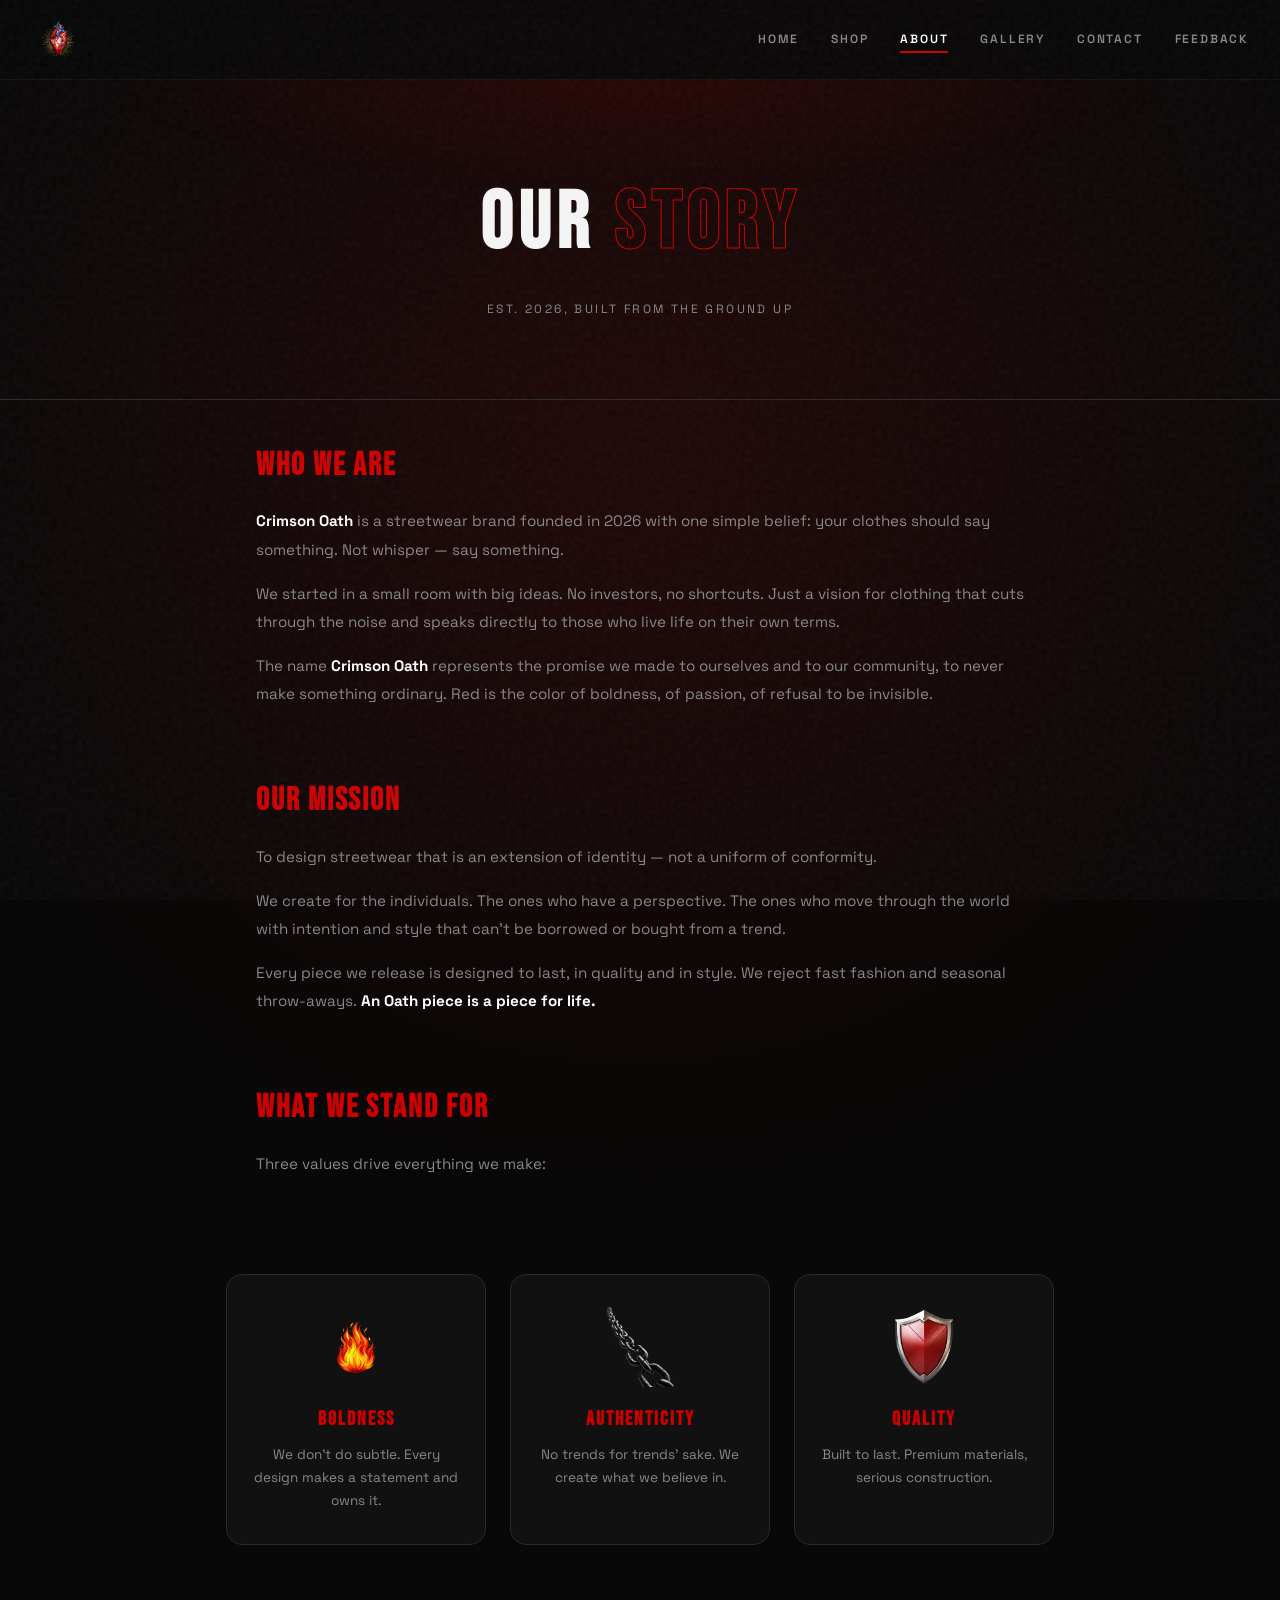
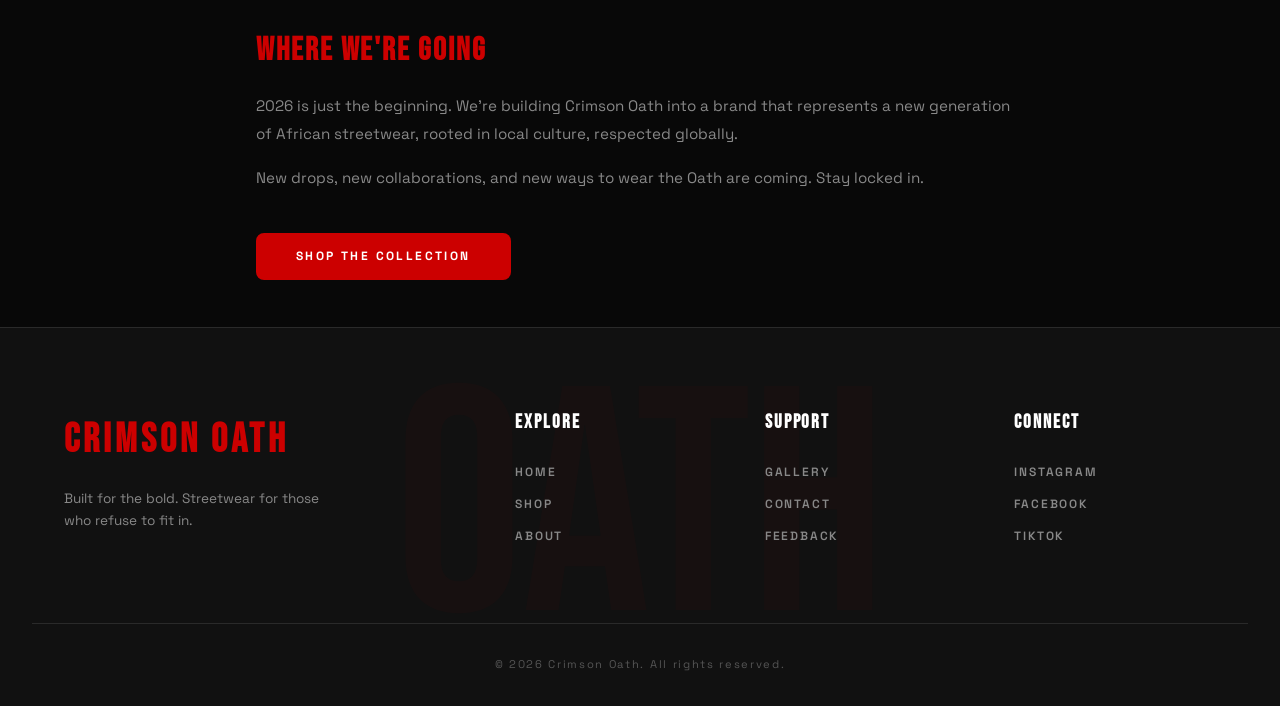
==== about.html @ 36e65373 "Initial commit - Crimson Oath website" ====
<!DOCTYPE html>
<html lang="en">
<head>
  <meta charset="UTF-8">
  <meta name="viewport" content="width=device-width, initial-scale=1.0">
  <meta name="description" content="Crimson Oath — Bold African streetwear from Botswana. Shop the Oath, Sacred Heart Tee and more.">
  <title>About — Crimson Oath</title>
  <link rel="icon" type="image/png" href="images/Logo no background.png">
  <link rel="stylesheet" href="style.css">
</head>
<body>

  <!-- HEADER -->
  <header>
    <div class="logo">
      <a href="index.html">
        <img src="images/Logo no background.png" alt="Crimson Oath Logo">
      </a>
    </div>
    <nav>
      <a href="index.html">Home</a>
      <a href="shop.html">Shop</a>
      <a href="about.html" class="active">About</a>
      <a href="gallery.html">Gallery</a>
      <a href="contact.html">Contact</a>
      <a href="feedback.html">Feedback</a>
    </nav>
    <button class="hamburger" id="hamburger" aria-label="Toggle menu">
      <span></span><span></span><span></span>
    </button>
  </header>

  <!-- MOBILE NAV -->
  <nav class="mobile-nav" id="mobileNav">
    <a href="index.html" onclick="closeNav()">Home</a>
    <a href="shop.html" onclick="closeNav()">Shop</a>
    <a href="about.html" class="active" onclick="closeNav()">About</a>
    <a href="gallery.html" onclick="closeNav()">Gallery</a>
    <a href="contact.html" onclick="closeNav()">Contact</a>
    <a href="feedback.html" onclick="closeNav()">Feedback</a>
  </nav>

  <!-- HERO -->
  <div class="about-hero">
    <h1>Our <span class="outline-text">Story</span></h1>
    <p>Est. 2026, Built from the ground up</p>
  </div>

  <!-- CONTENT -->
  <div class="about-block reveal">
    <h2>Who We Are</h2>
    <p>
      <strong>Crimson Oath</strong> is a streetwear brand founded in 2026 
      with one simple belief: your clothes should say something. 
      Not whisper — say something.
    </p>
    <p>
      We started in a small room with big ideas. No investors, 
      no shortcuts. Just a vision for clothing that cuts through 
      the noise and speaks directly to those who live life on their 
      own terms.
    </p>
    <p>
      The name <strong>Crimson Oath</strong> represents the promise 
      we made to ourselves and to our community, to never make 
      something ordinary. Red is the color of boldness, of passion, 
      of refusal to be invisible.
    </p>

    <br><br>

    <h2>Our Mission</h2>
    <p>
      To design streetwear that is an extension of identity — 
      not a uniform of conformity.
    </p>
    <p>
      We create for the individuals. The ones who have a perspective. 
      The ones who move through the world with intention and style 
      that can't be borrowed or bought from a trend.
    </p>
    <p>
      Every piece we release is designed to last, in quality and 
      in style. We reject fast fashion and seasonal throw-aways. 
      <strong>An Oath piece is a piece for life.</strong>
    </p>

    <br><br>

    <h2>What We Stand For</h2>
    <p>Three values drive everything we make:</p>
  </div>

  <!-- VALUE GRID -->
  <div class="value-grid reveal">
    <div class="value-item">
      <div class="icon">
        <img src="images/fire.png" alt="fire image">
      </div>
      <h3 class="value-topic">Boldness</h3>
      <p class="value-p">We don't do subtle. Every design makes a statement and owns it.</p>
    </div>
    <div class="value-item">
      <div class="icon">
        <img src="images/chain.png" alt="chain image">
      </div>
      <h3 class="value-topic">Authenticity</h3>
      <p class="value-p">No trends for trends' sake. We create what we believe in.</p>
    </div>
    <div class="value-item">
      <div class="icon">
        <img src="images/shield.png" alt="shield image">
      </div>
      <h3 class="value-topic">Quality</h3>
      <p class="value-p">Built to last. Premium materials, serious construction.</p>
    </div>
  </div>

  <div class="about-block reveal">
    <h2>Where We're Going</h2>
    <p>
      2026 is just the beginning. We're building Crimson Oath into 
      a brand that represents a new generation of African streetwear, 
      rooted in local culture, respected globally.
    </p>
    <p>
      New drops, new collaborations, and new ways to wear the Oath 
      are coming. Stay locked in.
    </p>
    <a href="shop.html" class="btn" style="margin-top: 1.5rem;">
      Shop the collection
    </a>
  </div>

  <!-- FOOTER -->
  <footer class="reveal">
    <div class="footer-grid">
      <div class="footer-brand">
        <h2 class="footer-logo">Crimson Oath</h2>
        <p>Built for the bold. Streetwear for those who refuse to fit in.</p>
      </div>
      <div class="footer-nav">
        <h3>Explore</h3>
        <a href="index.html">Home</a>
        <a href="shop.html">Shop</a>
        <a href="about.html">About</a>
      </div>
      <div class="footer-nav">
        <h3>Support</h3>
        <a href="gallery.html">Gallery</a>
        <a href="contact.html">Contact</a>
        <a href="feedback.html">Feedback</a>
      </div>
      <div class="footer-social">
        <h3>Connect</h3>
        <a href="https://www.instagram.com/crimson._.oath/" target="_blank">Instagram</a>
        <a href="https://www.facebook.com/profile.php?id=61587190504302" target="_blank">Facebook</a>
        <a href="https://www.tiktok.com/@crimson.oath0" target="_blank">TikTok</a>
      </div>
    </div>
    <div class="footer-bottom">
      <p class="footer-copy">&copy; 2026 Crimson Oath. All rights reserved.</p>
    </div>
    <div class="footer-watermark">OATH</div>
  </footer>

  <script src="main.js"></script>
</body>
</html>
---- style.css ----
@import url('https://fonts.googleapis.com/css2?family=Space+Grotesk:wght@300;400;500;600;700&family=Bebas+Neue&display=swap');

*,*::before,*::after{margin:0;padding:0;box-sizing:border-box;}

:root{
  --red:#cc0000;
  --red-glow:rgba(204,0,0,0.35);
  --bg:#080808;
  --bg2:#111111;
  --bg3:#1a1a1a;
  --border:#2a2a2a;
  --text:#f5f5f5;
  --muted:#888;
  --font-body:'Space Grotesk',sans-serif;
  --font-display:'Bebas Neue',sans-serif;
}

html{scroll-behavior:smooth;}

body{
  font-family:var(--font-body);
  background-color:var(--bg);
  color:var(--text);
  overflow-x:hidden;
  font-size:16px;
  line-height:1.6;
  position: relative;
}
body::before {
  content: ""; position: fixed; top: -50%; left: -50%; width: 200vw; height: 200vh;
  background: radial-gradient(circle at 50% 50%, rgba(204,0,0,0.12), transparent 50%);
  z-index: -1; pointer-events: none;
  animation: bgDrift 25s ease-in-out infinite alternate;
}
body::after {
  content: ""; position: fixed; top: 0; left: 0; width: 100vw; height: 100vh;
  background-image: url("data:image/svg+xml,%3Csvg viewBox='0 0 200 200' xmlns='http://www.w3.org/2000/svg'%3E%3Cfilter id='noiseFilter'%3E%3CfeTurbulence type='fractalNoise' baseFrequency='0.85' numOctaves='3' stitchTiles='stitch'/%3E%3C/filter%3E%3Crect width='100%25' height='100%25' filter='url(%23noiseFilter)'/%3E%3C/svg%3E");
  opacity: 0.05; pointer-events: none; z-index: 9998;
}
@keyframes bgDrift {
  0% { transform: translate(0, 0) scale(1); }
  100% { transform: translate(5%, 5%) scale(1.1); }
}

a{color:inherit;text-decoration:none;}
img{display:block;width:100%;height:auto;border-radius:1rem;}
.logo img, .icon img{border-radius:0;}

/* ── SCROLLBAR ── */
::-webkit-scrollbar{width:6px;}
::-webkit-scrollbar-track{background:var(--bg);}
::-webkit-scrollbar-thumb{background:var(--red);border-radius:10px;}
::-webkit-scrollbar-thumb:hover{background:#ff1a1a;}

/* ── HEADER ── */
header{
  display:flex;
  justify-content:space-between;
  align-items:center;
  padding:0 2rem;
  height:5rem;
  background:rgba(8, 8, 8, 0.7);
  backdrop-filter: blur(12px);
  -webkit-backdrop-filter: blur(12px);
  border-bottom:1px solid rgba(255,255,255,0.05);
  position: sticky;
  top: 0;
  z-index: 1000;
}

.logo a{display:flex;align-items:center;}
.logo img{height:54px;width:auto;object-fit:contain;}

nav{display:flex;align-items:center;gap:2rem;}

nav a{
  font-size:0.75rem;
  font-weight:600;
  letter-spacing:0.15em;
  text-transform:uppercase;
  color:var(--muted);
  transition:color 0.2s;
  position:relative;
}
nav a::after{
  content:'';
  position:absolute;
  bottom:-4px;left:0;
  width:0;height:2px;
  background:var(--red);
  transition:width 0.25s ease;
}
nav a:hover,nav a.active{color:#fff;}
nav a:hover::after,nav a.active::after{width:100%;}

/* Hamburger */
.hamburger{
  display:none;
  flex-direction:column;
  gap:5px;
  cursor:pointer;
  background:none;
  border:none;
  padding:4px;
  z-index:1100;
}
.hamburger span{
  display:block;
  width:26px;height:2px;
  background:#fff;
  border-radius:2px;
  transition:all 0.3s ease;
}
.hamburger.open span:nth-child(1){transform:translateY(7px) rotate(45deg);}
.hamburger.open span:nth-child(2){opacity:0;}
.hamburger.open span:nth-child(3){transform:translateY(-7px) rotate(-45deg);}

.mobile-nav{
  display:none;
  flex-direction:column;
  position:fixed;
  top:0;left:0;right:0;bottom:0;
  background:rgba(8,8,8,0.97);
  backdrop-filter:blur(24px);
  z-index:999;
  justify-content:center;
  align-items:center;
  gap:2.5rem;
  transform:translateX(100%);
  transition:transform 0.35s cubic-bezier(0.4,0,0.2,1);
}
.mobile-nav.open{transform:translateX(0);}
.mobile-nav a{
  font-family:var(--font-display);
  font-size:2.5rem;
  letter-spacing:0.1em;
  color:var(--muted);
  transition:color 0.2s;
}
.mobile-nav a:hover,.mobile-nav a.active{color:var(--red);}

/* ── BANNER ── */
.banner{
  background:var(--red);
  padding:0.6rem 0;
  font-size:0.7rem;
  font-weight:600;
  letter-spacing:0.2em;
  text-transform:uppercase;
  overflow: hidden;
  white-space: nowrap;
  display: flex;
  align-items: center;
}
.marquee-content {
  display: inline-block;
  animation: marquee 35s linear infinite;
  padding-left: 100%;
}
.marquee-content span {
  padding-right: 50px;
}
@keyframes marquee {
  0% { transform: translateX(0); }
  100% { transform: translateX(-100%); }
}

/* ── HERO ── */
.hero{
  min-height:90vh;
  display:flex;
  flex-direction:column;
  justify-content:center;
  align-items:center;
  text-align:center;
  padding:6rem 1.5rem;
  position:relative;
  overflow:hidden;
  background:radial-gradient(ellipse 80% 60% at 50% 0%, rgba(204,0,0,0.12) 0%, transparent 70%), var(--bg);
}
.hero::before{
  content:'CRIMSON OATH';
  position:absolute;
  top:50%;left:50%;
  transform:translate(-50%,-50%);
  font-family:var(--font-display);
  font-size:clamp(4rem,15vw,12rem);
  color:#fff;
  opacity:0.025;
  white-space:nowrap;
  pointer-events:none;
  letter-spacing:0.1em;
}
.hero h1{
  font-family:var(--font-display);
  font-size:clamp(3.5rem,10vw,8rem);
  letter-spacing:0.05em;
  line-height:1;
  margin-bottom:1rem;
  animation:fadeUp 0.8s ease both;
}
.hero h1 span{color:var(--red);}
.hero p{
  font-size:clamp(0.75rem,2vw,0.9rem);
  letter-spacing:0.25em;
  text-transform:uppercase;
  color:var(--muted);
  margin-bottom:2.5rem;
  animation:fadeUp 0.8s 0.15s ease both;
}
.hero .btn{animation:fadeUp 0.8s 0.3s ease both;}

/* ── BUTTONS ── */
.btn{
  display:inline-block;
  padding:0.875rem 2.5rem;
  font-family:var(--font-body);
  font-size:0.75rem;
  font-weight:700;
  letter-spacing:0.2em;
  text-transform:uppercase;
  background:var(--red);
  color:#fff;
  border:none;
  cursor:pointer;
  transition:all 0.25s ease;
  position:relative;
  overflow:hidden;
  border-radius:0.5rem;
}
.btn::after{
  content:'';
  position:absolute;
  inset:0;
  background:#fff;
  opacity:0;
  transition:opacity 0.25s;
}
.btn:hover{
  color:#000;
  box-shadow:0 0 15px var(--red-glow);
  animation: glitch-anim 0.3s cubic-bezier(0.25, 0.46, 0.45, 0.94) both alternate;
}
.logo:hover img {
  animation: glitch-anim 0.3s both;
  filter: drop-shadow(3px 0 0 var(--red)) drop-shadow(-3px 0 0 rgba(0,255,255,0.5));
}
.btn:hover::after{opacity:0.15;}

.btn-outline{
  background:transparent;
  border:1.5px solid var(--red);
  color:var(--red);
}
.btn-outline:hover{background:var(--red);color:#fff;}
.btn-outline::after{display:none;}

/* ── SECTION TITLE ── */
.section-title{
  text-align:center;
  padding:4rem 1.5rem 2.5rem;
}
.section-title h2{
  font-family:var(--font-display);
  font-size:clamp(2rem,5vw,3rem);
  letter-spacing:0.08em;
}
.section-title h2 span,.section-title h2 em{color:var(--red);font-style:normal;}
.section-title p{
  font-size:0.75rem;
  letter-spacing:0.2em;
  text-transform:uppercase;
  color:var(--muted);
  margin-top:0.5rem;
}
.divider{
  width:2.5rem;height:2px;
  background:var(--red);
  margin:1rem auto 0;
}

/* ── PRODUCTS GRID ── */
.products-grid{
  display:grid;
  grid-template-columns:repeat(4,1fr);
  gap:1rem;
  max-width:72rem;
  margin:0 auto 5rem;
  padding:0 1.5rem;
}

.product-card{
  background:var(--bg2);
  border:1px solid var(--border);
  overflow:hidden;
  transition:transform 0.3s ease,border-color 0.3s ease;
  border-radius:1rem;
}
.product-card:hover{
  transform:translateY(-6px);
  border-color:var(--red);
  box-shadow: 0 10px 25px rgba(204,0,0,0.25);
}

.product-image{
  aspect-ratio:3/4;
  overflow:hidden;
  position:relative;
  background:var(--bg3);
}
.product-image img{
  width:100%;height:100%;
  object-fit:cover;
  transition:transform 0.5s ease;
  transform: translateY(var(--parallax, 0px));
}
.product-card:hover .product-image img{transform:translateY(var(--parallax, 0px)) scale(1.06);}

.product-hover{
  position:absolute;
  inset:0;
  background:linear-gradient(to top,rgba(0,0,0,0.85) 0%,transparent 50%);
  opacity:0;
  display:flex;
  flex-direction:column;
  justify-content:flex-end;
  align-items:center;
  padding:1.5rem;
  gap:0.5rem;
  transition:opacity 0.35s ease;
}
.product-card:hover .product-hover{opacity:1;}
.product-hover span{
  font-family:var(--font-display);
  font-size:1.5rem;
  letter-spacing:0.08em;
  color:#fff;
}
.product-hover strong{
  font-size:1.1rem;
  color:var(--red);
  font-weight:700;
}

.product-info{
  padding:1.25rem;
  display:flex;
  flex-direction:column;
  gap:0.5rem;
}
.product-info h3{
  font-size:0.8rem;
  font-weight:700;
  letter-spacing:0.12em;
  text-transform:uppercase;
}
.product-info .price{
  font-weight:700;
  color:var(--red);
  font-size:1rem;
}
.product-info .btn{
  font-size:0.7rem;
  padding:0.65rem 1rem;
  text-align:center;
  margin-top:0.5rem;
}

/* ── ABOUT TEASER ── */
.about-teaser{
  display:grid;
  grid-template-columns:1fr 1fr;
  gap:4rem;
  max-width:72rem;
  margin:0 auto 6rem;
  padding:0 2rem;
  align-items:center;
}
.about-teaser-text h2{
  font-family:var(--font-display);
  font-size:clamp(2rem,4vw,3rem);
  letter-spacing:0.06em;
  margin-bottom:1.25rem;
  line-height:1.1;
}
.about-teaser-text h2 span{color:var(--red);}
.about-teaser-text p{
  color:var(--muted);
  font-size:0.95rem;
  line-height:1.8;
  margin-bottom:1.5rem;
}
.about-teaser-visual{
  aspect-ratio:1/1;
  overflow:hidden;
  position:relative;
  border:1px solid var(--border);
  border-radius:1rem;
}
.about-teaser-visual img{
  width:100%;height:100%;
  object-fit:cover;
  transition:transform 0.5s ease;
  transform: translateY(var(--parallax, 0px));
}
.about-teaser-visual:hover img{transform:translateY(var(--parallax, 0px)) scale(1.05);}
.about-teaser-visual::after{
  content:'EST.2026';
  position:absolute;
  bottom:1rem;right:1rem;
  font-size:0.65rem;
  letter-spacing:0.2em;
  color:var(--red);
}

/* ── ABOUT PAGE ── */
.about-hero,.gallery-hero,.shop-hero,.contact-hero{
  text-align:center;
  padding:5rem 1.5rem;
  background:radial-gradient(ellipse 60% 50% at 50% 0%, rgba(204,0,0,0.1) 0%, transparent 70%);
  border-bottom:1px solid var(--border);
}
.about-hero h1,.shop-hero h1,.contact-hero h1,.gallery-hero h1{
  font-family:var(--font-display);
  font-size:clamp(2.5rem,7vw,5rem);
  letter-spacing:0.08em;
}
.about-hero h1 span,.shop-hero h1 span,.contact-hero h1 span,.gallery-hero h1 span{color:var(--red);}
.about-hero p,.shop-hero p,.contact-hero p,.gallery-hero p{
  color:var(--muted);
  font-size:0.75rem;
  letter-spacing:0.2em;
  text-transform:uppercase;
  margin-top:0.75rem;
}

.about-block{
  max-width:52rem;
  margin:0 auto;
  padding:2.5rem 2rem;
}
.about-block h2{
  font-family:var(--font-display);
  font-size:2rem;
  letter-spacing:0.06em;
  margin-bottom:1rem;
  color:var(--red);
}
.about-block p{
  color:var(--muted);
  font-size:0.95rem;
  line-height:1.85;
  margin-bottom:1rem;
}
.about-block strong{color:#fff;}

/* ── VALUE GRID ── */
.value-grid{
  display:flex;
  gap:1.5rem;
  justify-content:center;
  flex-wrap:wrap;
  padding:2.5rem 1.5rem;
}
.value-item{
  flex:1;
  min-width:200px;
  max-width:260px;
  background:var(--bg2);
  border:1px solid var(--border);
  padding:2rem 1.5rem;
  text-align:center;
  transition:border-color 0.25s;
  border-radius:1rem;
}
.value-item:hover{border-color:var(--red);}
.icon{
  width:5rem;height:5rem;
  margin:0 auto 1rem;
  display:flex;
  align-items:center;
  justify-content:center;
}
.icon img{width:100%;height:100%;object-fit:contain;}
.value-topic{
  font-family:var(--font-display);
  font-size:1.25rem;
  letter-spacing:0.1em;
  color:var(--red);
  margin-bottom:0.5rem;
}
.value-p{font-size:0.85rem;color:var(--muted);line-height:1.7;}

/* ── GALLERY ── */
.gallery-grid{
  grid-template-columns:repeat(auto-fit,minmax(17.5rem,1fr));
  display:grid;
  gap:1.25rem;
  padding:0 1.5rem;
  max-width:80rem;
  margin:0 auto 5rem;
  align-items:start;
}
.gallery-item{
  box-shadow:0 0.25rem 0.9375rem rgba(0,0,0,0.1);
  overflow:hidden;
  position:relative;
  transition:all 0.4s cubic-bezier(0.4,0,0.2,1);
  opacity:0;
  height:26.25rem;
  animation:fadeIn 0.6s ease forwards;
  border-radius:1rem;
}
.gallery-item img{
  display:block;
  width:100%;
  height:100%;
  transition:transform 0.4s ease;
  object-fit:cover;
}

.gallery-item:hover img{transform:translateY(var(--parallax, 0px)) scale(1.04);}
.gallery-item:hover{opacity:0.9;}


.gallery-item:nth-child(1){animation-delay:0.05s;}
.gallery-item:nth-child(2){animation-delay:0.1s;}
.gallery-item:nth-child(3){animation-delay:0.15s;}
.gallery-item:nth-child(4){animation-delay:0.2s;}
.gallery-item:nth-child(5){animation-delay:0.25s;}
.gallery-item:nth-child(6){animation-delay:0.3s;}
.gallery-item:nth-child(7){animation-delay:0.35s;}
.gallery-item:nth-child(8){animation-delay:0.4s;}
.gallery-item:nth-child(9){animation-delay:0.45s;}
.gallery-item:nth-child(10){animation-delay:0.5s;}
.gallery-item:nth-child(11){animation-delay:0.55s;}
.gallery-item:nth-child(12){animation-delay:0.6s;}

/* ── FORMS ── */
.order-section,.order-selection{
  max-width:44rem;
  margin:4rem auto 5rem;
  padding:0 1.5rem;
}
.order-section h2,.order-selection h2{
  font-family:var(--font-display);
  font-size:2rem;
  letter-spacing:0.06em;
  margin-bottom:0.5rem;
}
.order-section h2 span,.order-selection h2 span{color:var(--red);}
.subtitle{font-size:0.8rem;color:var(--muted);letter-spacing:0.1em;text-transform:uppercase;margin-bottom:2rem;}

.order-form,.contact-form-box{
  background:var(--bg2);
  border:1px solid var(--border);
  padding:2.5rem;
  border-radius:1rem;
}
.contact-form-box{border-color:var(--red);}

.form-group{margin-bottom:1.5rem;}
.form-group label{
  display:block;
  font-size:0.7rem;
  font-weight:600;
  letter-spacing:0.15em;
  text-transform:uppercase;
  color:var(--muted);
  margin-bottom:0.5rem;
}
.form-group input,
.form-group textarea,
.form-group select{
  width:100%;
  background:var(--bg);
  border:1px solid var(--border);
  color:#fff;
  font-family:var(--font-body);
  font-size:0.9rem;
  padding:0.8rem 1rem;
  outline:none;
  transition:border-color 0.2s;
  -webkit-appearance:none;
  border-radius:0.5rem;
}
.form-group select{
  background-image:url("data:image/svg+xml,%3Csvg xmlns='http://www.w3.org/2000/svg' width='12' height='12' fill='%23888' viewBox='0 0 16 16'%3E%3Cpath d='M7.247 11.14L2.451 5.658C1.885 5.013 2.345 4 3.204 4h9.592a1 1 0 0 1 .753 1.659l-4.796 5.48a1 1 0 0 1-1.506 0z'/%3E%3C/svg%3E");
  background-repeat:no-repeat;
  background-position:right 1rem center;
  padding-right:2.5rem;
}
.form-group input:focus,
.form-group textarea:focus,
.form-group select:focus{border-color:var(--red);}
.form-group textarea{min-height:120px;resize:vertical;}

.payment-info{
  background:var(--bg3);
  border:1px solid var(--border);
  padding:1.25rem;
  margin-bottom:1.5rem;
  border-radius:1rem;
}
.payment-info h3{
  font-family:var(--font-display);
  font-size:1rem;
  letter-spacing:0.08em;
  color:var(--red);
  margin-bottom:0.75rem;
}
.payment-option{margin-bottom:0.5rem;}
.payment-option p{font-size:0.75rem;color:var(--muted);}
.payment-option strong{font-size:0.9rem;}
.payment-note{font-size:0.7rem;color:var(--muted);letter-spacing:0.05em;margin-top:0.75rem;}

/* ── CONTACT ── */
.contact-content{
  display:grid;
  grid-template-columns:1fr 1.2fr;
  gap:3rem;
  max-width:68rem;
  margin:3rem auto 5rem;
  padding:0 1.5rem;
  align-items:start;
}
.contact-info{padding:2rem 0;}
.contact-info h2{
  font-family:var(--font-display);
  font-size:2rem;
  letter-spacing:0.06em;
  margin-bottom:1.5rem;
  color:var(--red);
}
.contact-detail{margin-bottom:1.25rem;}
.label{font-size:0.7rem;letter-spacing:0.15em;text-transform:uppercase;color:var(--muted);margin-bottom:0.2rem;}
.contact-detail strong{font-size:0.95rem;}

/* ── ENHANCED FOOTER ── */
footer{
  background:var(--bg2);
  border-top:1px solid var(--border);
  padding:5rem 2rem 2rem;
  position: relative;
  overflow: hidden;
}
.footer-grid{
  display: grid;
  grid-template-columns: 2fr 1fr 1fr 1fr;
  gap: 3rem;
  max-width: 72rem;
  margin: 0 auto 4rem;
  position: relative;
  z-index: 2;
  text-align: left;
}
.footer-brand .footer-logo{
  font-family:var(--font-display);
  font-size:2.5rem;
  letter-spacing:0.1em;
  color:var(--red);
  margin-bottom:1rem;
}
.footer-brand p{
  color:var(--muted);
  font-size:0.85rem;
  max-width: 280px;
}
.footer-nav h3, .footer-social h3{
  font-family:var(--font-display);
  font-size:1.2rem;
  letter-spacing:0.1em;
  margin-bottom:1.5rem;
  color:#fff;
}
.footer-nav a, .footer-social a{
  display: block;
  font-size:0.75rem;
  font-weight:600;
  letter-spacing:0.15em;
  text-transform:uppercase;
  color:var(--muted);
  transition:color 0.2s, transform 0.2s;
  margin-bottom: 0.8rem;
  width: fit-content;
}
.footer-nav a:hover, .footer-social a:hover{
  color:var(--red);
  transform: translateX(5px);
}
.footer-bottom{
  border-top: 1px solid var(--border);
  padding-top: 2rem;
  text-align: center;
  position: relative;
  z-index: 2;
}
.footer-copy{
  font-size:0.7rem;
  letter-spacing:0.15em;
  color:#555;
}
.footer-watermark{
  position: absolute;
  bottom: -4rem;
  left: 50%;
  transform: translateX(-50%);
  font-family: var(--font-display);
  font-size: clamp(6rem, 25vw, 20rem);
  color: var(--red);
  opacity: 0.03;
  pointer-events: none;
  z-index: 1;
  white-space: nowrap;
}

/* ── ANIMATIONS ── */
@keyframes fadeUp{
  from{opacity:0;transform:translateY(20px);}
  to{opacity:1;transform:translateY(0);}
}
@keyframes fadeIn{
  from{opacity:0;transform:translateY(10px);}
  to{opacity:1;transform:translateY(0);}
}
@keyframes glitch-anim {
  0% { transform: skewX(0deg); }
  20% { transform: skewX(-15deg); }
  40% { transform: skewX(15deg); }
  60% { transform: skewX(-5deg); }
  80% { transform: skewX(5deg); }
  100% { transform: skewX(0deg); }
}

/* ── RESPONSIVE: TABLET ── */
@media(max-width:64rem){
  .products-grid{grid-template-columns:repeat(2,1fr);}
  .about-teaser{grid-template-columns:1fr;gap:2.5rem;}
  .contact-content{grid-template-columns:1fr;}
  .gallery-grid{columns:3;}
  nav{gap:1.25rem;}
  .footer-grid{grid-template-columns:1fr 1fr; gap:3rem;}
  .footer-brand{grid-column: 1 / -1;}
  .footer-brand p{max-width: 100%;}
}

/* ── RESPONSIVE: MOBILE ── */
@media(max-width:48rem){
  header{padding:0 1.25rem;}
  nav{display:none;}
  .hamburger{display:flex;}
  .mobile-nav{display:flex;}

  .hero h1{font-size:clamp(3rem,12vw,5rem);}
  .products-grid{
    grid-template-columns:1fr;
    padding:0 1rem;
    gap:1.5rem;
  }
  .about-teaser{padding:0 1rem;}
  .gallery-grid{columns:2;padding:0 1rem;}
  .order-section,.order-selection{padding:0 1rem;}
  .order-form,.contact-form-box{padding:1.5rem 1.25rem;}
  .contact-content{padding:0 1rem;margin:2rem auto 4rem;}
  .value-item{max-width:100%;width:100%;}
  .value-grid{flex-direction:column;align-items:center;padding:1.5rem 1rem;}
  .footer-grid{grid-template-columns:1fr; gap: 2.5rem;}
  .footer-nav a, .footer-social a{margin: 0 auto 0.8rem;}
  .footer-grid{text-align: center;}
  footer{padding:4rem 1.5rem 1.5rem;}
}

@media(max-width:30rem){
  .gallery-grid{columns:1;}
  .hero{min-height:80vh;padding:4rem 1rem;}
  .banner{font-size:0.6rem;letter-spacing:0.1em;}
  .section-title{padding:3rem 1rem 2rem;}
}

/* ── NEW FEATURES ── */
@media (pointer: fine) {
  body, a, button, input, select, textarea, .gallery-item img
}
.reveal {
  opacity: 0; transform: translateY(30px); transition: all 0.8s cubic-bezier(0.5, 0, 0, 1);
}
.reveal.active {
  opacity: 1; transform: translateY(0);
}
.outline-text {
  color: transparent !important;
  -webkit-text-stroke: 1px var(--red);
}
.lightbox {
  position: fixed; inset: 0; background: rgba(8,8,8,0.95); z-index: 10001;
  display: flex; align-items: center; justify-content: center;
  opacity: 0; pointer-events: none; transition: opacity 0.3s ease; cursor:default;
}
.lightbox.active { opacity: 1; pointer-events: all; }
.lightbox img { max-width: 90vw; max-height: 90vh; object-fit: contain; border-radius: 1rem; cursor: zoom-in; }
.lightbox-close {
  position: absolute; top: 30px; right: 40px; color: var(--text); font-size: 3rem; 
  transition: color 0.2s; cursor: pointer;
}
.lightbox-close:hover { color: var(--red); }
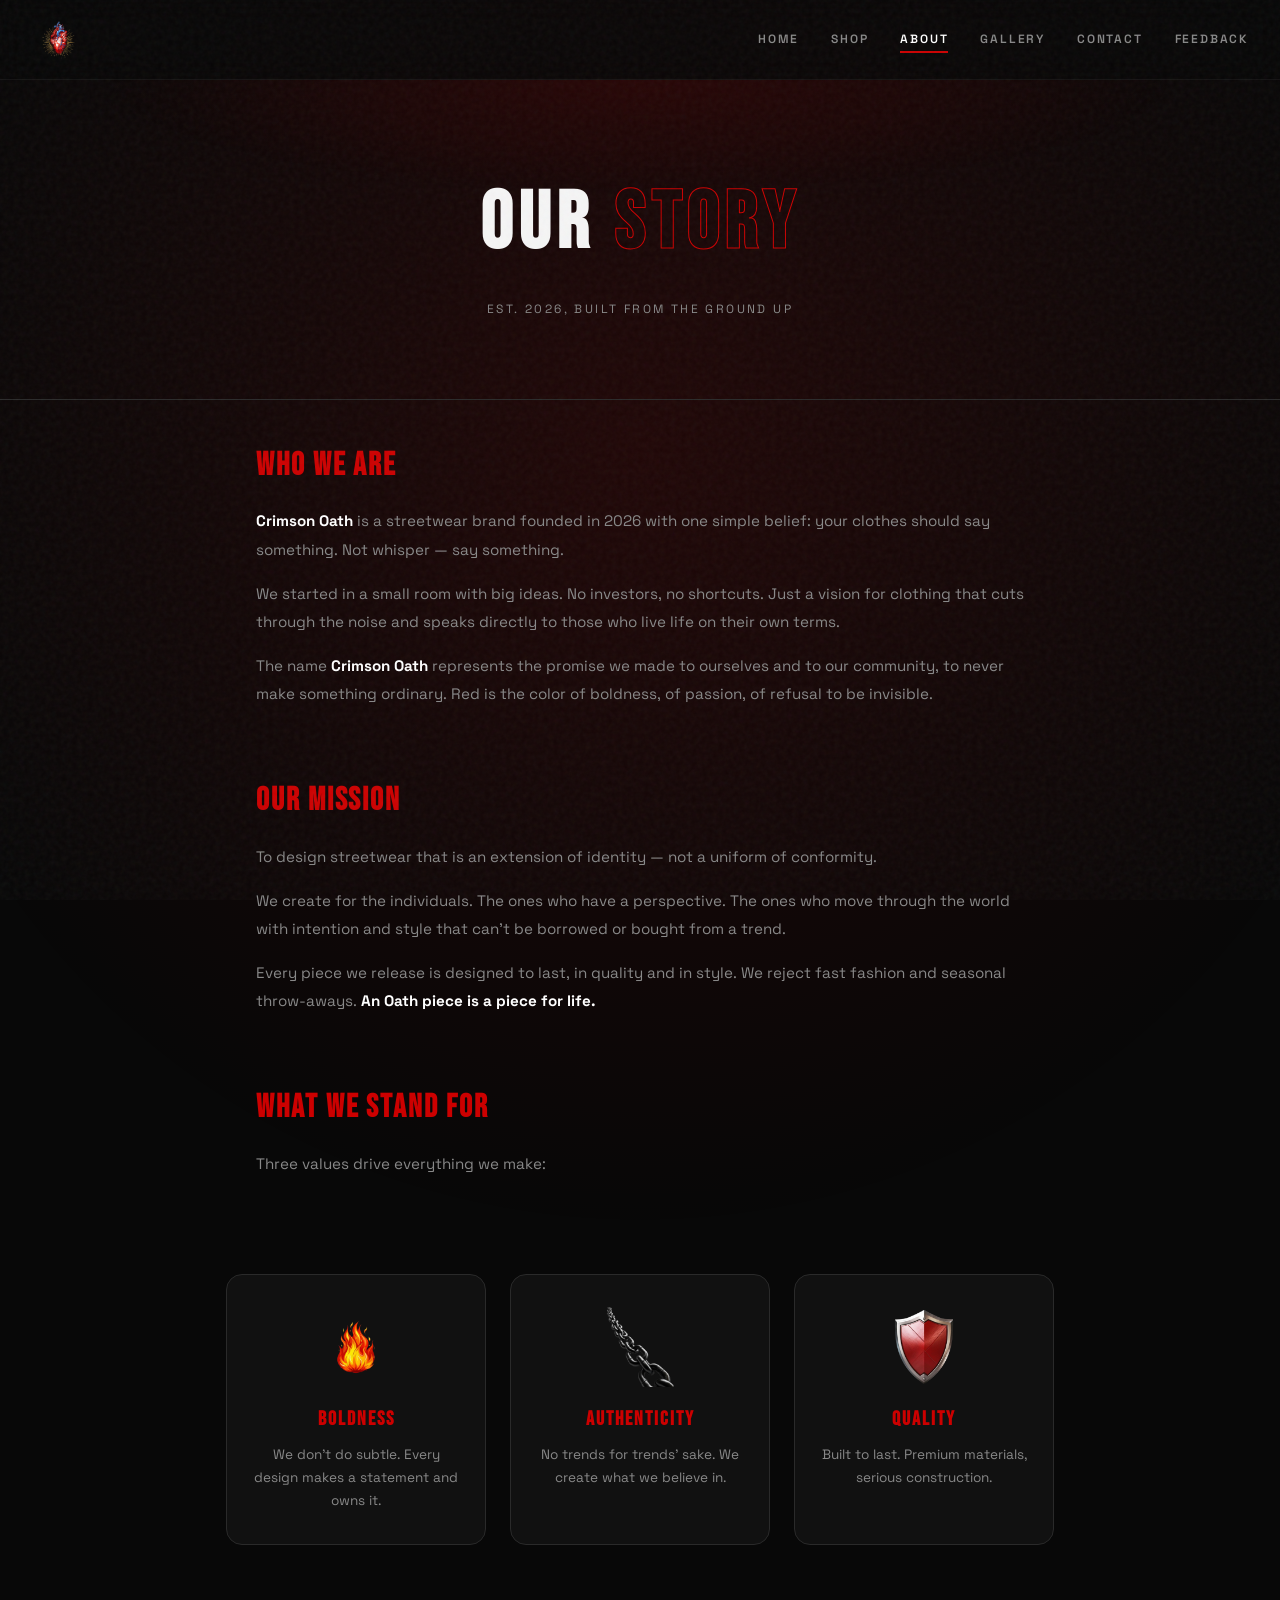
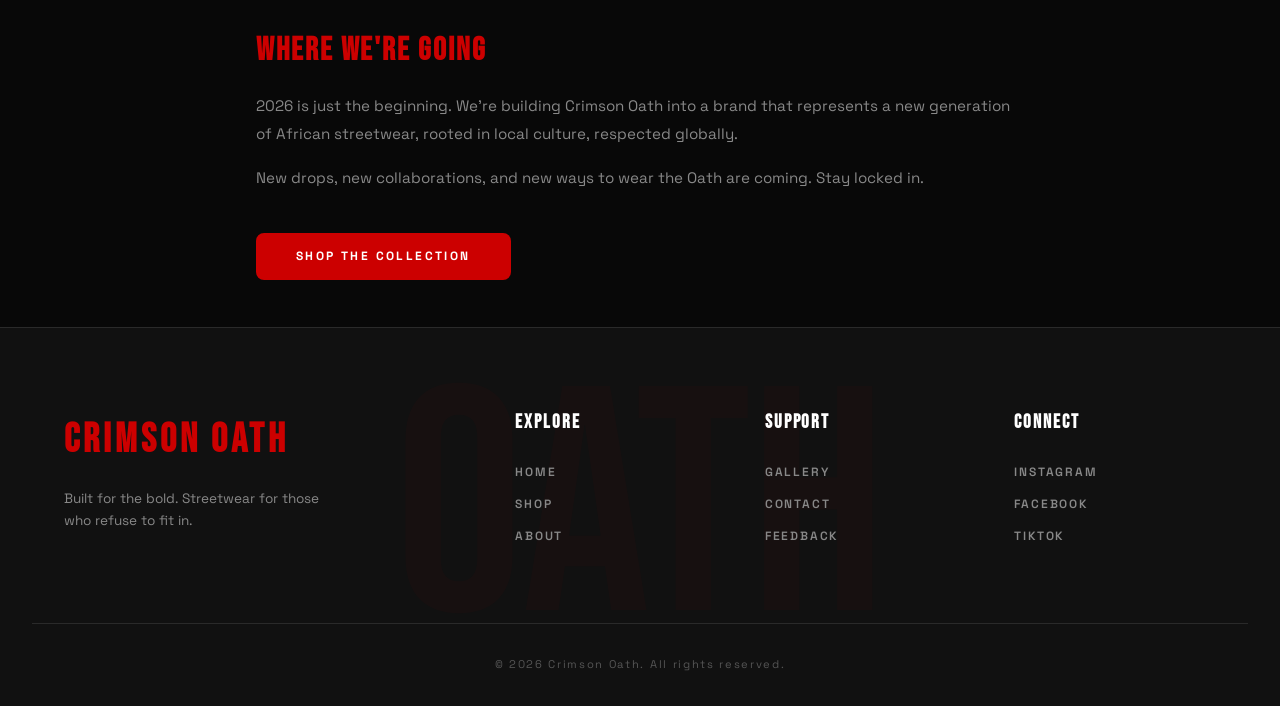
==== commit ce5ddcaf: "Fix: rename image files to remove spaces" ====
--- a/about.html
+++ b/about.html
@@ -5,7 +5,7 @@
   <meta name="viewport" content="width=device-width, initial-scale=1.0">
   <meta name="description" content="Crimson Oath — Bold African streetwear from Botswana. Shop the Oath, Sacred Heart Tee and more.">
   <title>About — Crimson Oath</title>
-  <link rel="icon" type="image/png" href="images/Logo no background.png">
+  <link rel="icon" type="image/png" href="images/Logo-no-background.png">
   <link rel="stylesheet" href="style.css">
 </head>
 <body>
@@ -14,7 +14,7 @@
   <header>
     <div class="logo">
       <a href="index.html">
-        <img src="images/Logo no background.png" alt="Crimson Oath Logo">
+        <img src="images/Logo-no-background.png" alt="Crimson Oath Logo">
       </a>
     </div>
     <nav>
